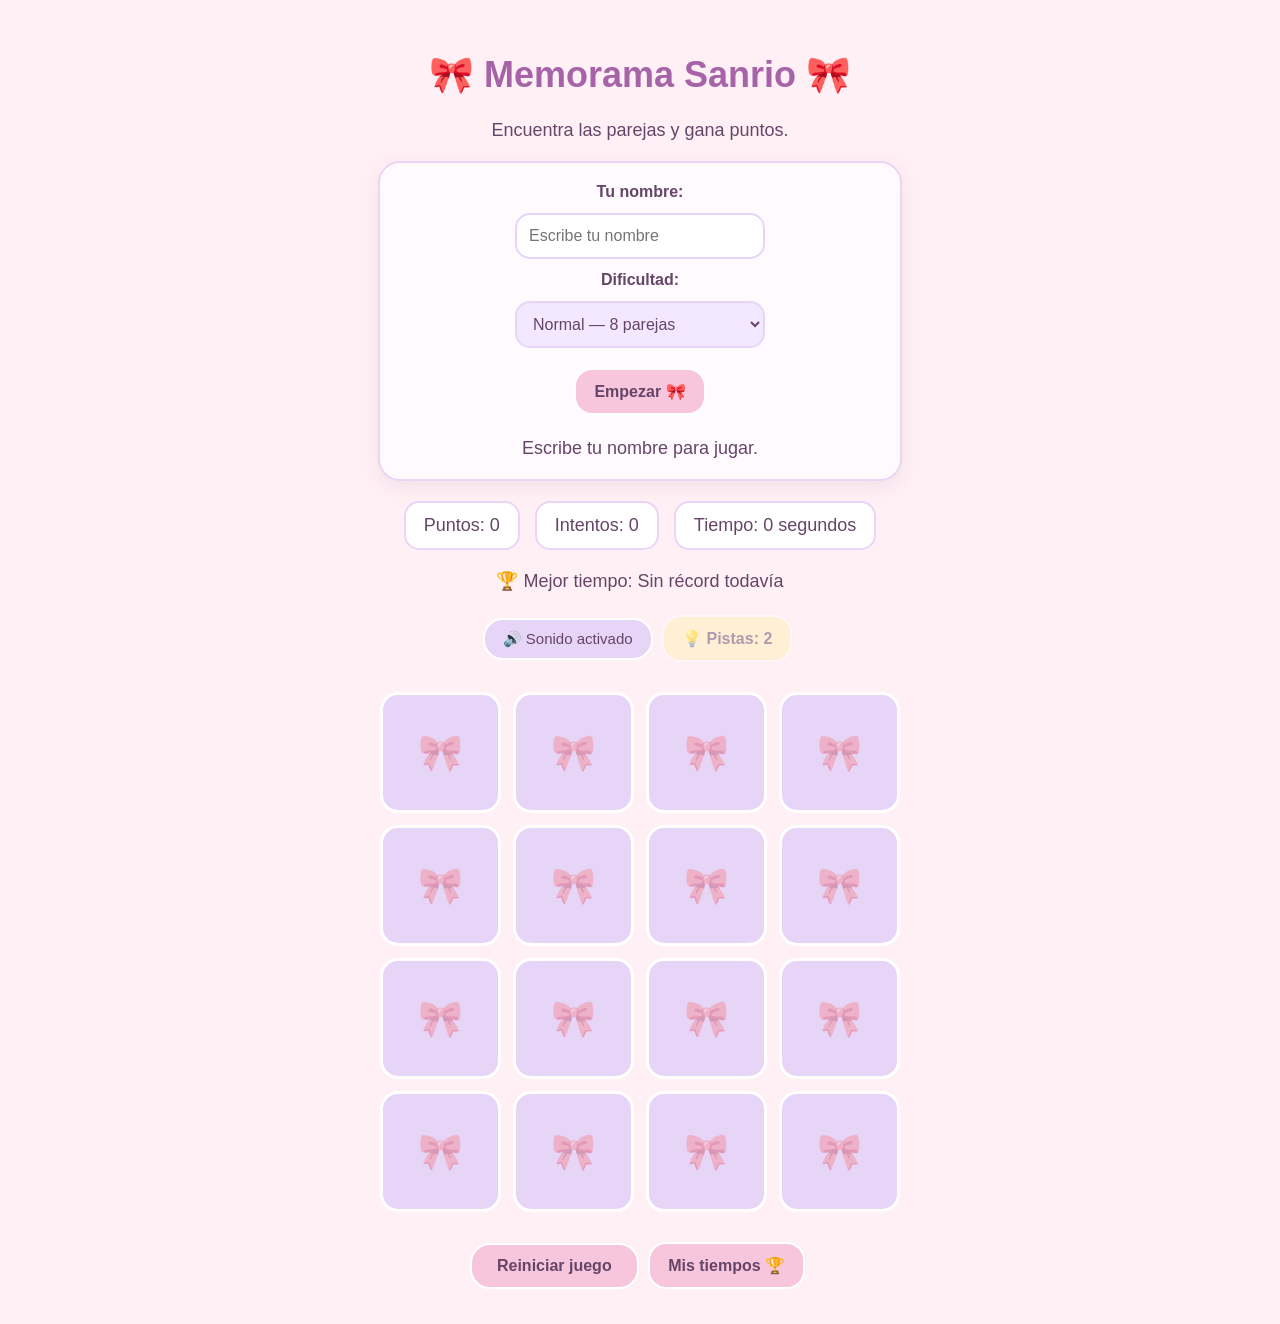
==== index.html @ f50dd1e1 "agregar memorama sanrio" ====
<!DOCTYPE html>
<html lang="es">
<head>
    <meta charset="UTF-8">
    <meta name="viewport" content="width=device-width, initial-scale=1.0">
    <title>Memorama Sanrio</title>
    <link rel="stylesheet" href="estilos.css">
</head>

<body>
    <h1>🎀 Memorama Sanrio 🎀</h1>
    <p>Encuentra las parejas y gana puntos.</p>

    <!-- Nombre y dificultad -->
    <div id="jugador-panel">
        <label for="nombre-jugador">Tu nombre:</label>

        <input
            id="nombre-jugador"
            type="text"
            maxlength="25"
            placeholder="Escribe tu nombre"
            autocomplete="off"
        >

        <label for="nivel">Dificultad:</label>

        <select id="nivel">
            <option value="4">Fácil — 4 parejas</option>
            <option value="8" selected>Normal — 8 parejas</option>
        </select>

        <button id="guardar-jugador" type="button">
            Empezar 🎀
        </button>

        <p id="jugador-actual">Escribe tu nombre para jugar.</p>
    </div>

    <!-- Contadores -->
    <div id="marcador">
        <p>Puntos: <span id="puntos">0</span></p>
        <p>Intentos: <span id="intentos">0</span></p>
        <p>Tiempo: <span id="tiempo">0</span> segundos</p>
    </div>

    <p>
        🏆 Mejor tiempo:
        <span id="record">Sin récord todavía</span>
    </p>

    <!-- Sonido y pistas -->
    <button id="sonido" type="button" aria-pressed="true">
        🔊 Sonido activado
    </button>

    <button id="pista" type="button">
        💡 Pistas: 2
    </button>

    <!-- Tarjetas -->
    <div id="tablero"></div>

    <button id="reiniciar" type="button">
        Reiniciar juego
    </button>

    <button id="ver-tiempos" type="button">
        Mis tiempos 🏆
    </button>

    <!-- Ventana de victoria -->
    <dialog id="victoria">
        <h2>🎀 ¡Lo lograste! 🎀</h2>
        <p>Encontraste todas las parejas.</p>

        <p>Puntos: <span id="puntos-finales">0</span></p>
        <p>Intentos: <span id="intentos-finales">0</span></p>
        <p>
            Tiempo:
            <span id="tiempo-final">0</span> segundos
        </p>

        <button id="jugar-otra-vez" type="button">
            Jugar otra vez 💗
        </button>
    </dialog>

    <!-- Ventana del historial -->
    <dialog id="historial">
        <h2>🏆 Mis tiempos</h2>

        <p id="nombre-historial"></p>

        <p id="historial-vacio">
            Todavía no tienes partidas guardadas.
        </p>

        <table id="tabla-tiempos">
            <thead>
                <tr>
                    <th>Partida</th>
                    <th>Tiempo</th>
                    <th>Intentos</th>
                </tr>
            </thead>

            <tbody id="lista-tiempos"></tbody>
        </table>

        <p id="mensaje-historial" role="status"></p>

        <button id="borrar-historial" type="button">
            Borrar mi historial
        </button>

        <button id="cerrar-historial" type="button">
            Cerrar
        </button>
    </dialog>

    <script src="juego.js"></script>
</body>
</html>
---- estilos.css ----
body {
    background-color: #fff0f5;
    color: #654568;
    font-family: Arial, sans-serif;
    text-align: center;
    margin: 0;
    padding: 30px 15px;
}

h1 {
    color: #a663a8;
    font-size: 36px;
}

p {
    font-size: 18px;
}

img {
    border: 5px solid #e6d5f7;
    border-radius: 20px;
    box-shadow: 0 6px 15px #ead0df;
}
#marcador {
    display: flex;
    justify-content: center;
    flex-wrap: wrap;
    gap: 15px;
    margin: 20px auto;
}

#marcador p {
    background-color: #ffffff;
    border: 2px solid #ead5f5;
    border-radius: 15px;
    padding: 12px 18px;
    margin: 0;
}

#tablero {
    display: grid;
    grid-template-columns: repeat(4, 1fr);
    gap: 12px;
    max-width: 520px;
    margin: 25px auto;
}

#reiniciar {
    background-color: #f7c6dc;
    color: #654568;
    border: 2px solid #ffffff;
    border-radius: 20px;
    padding: 12px 25px;
    font-size: 16px;
    font-weight: bold;
    cursor: pointer;
}

#reiniciar:hover {
    background-color: #e6d5f7;
}
.tarjeta {
    background: transparent;
    border: none;
    padding: 0;
    aspect-ratio: 1;
    perspective: 800px;
    cursor: pointer;
}

.tarjeta-interior {
    position: relative;
    width: 100%;
    height: 100%;
    transform-style: preserve-3d;
    transition: transform 0.5s;
}

.tarjeta.volteada .tarjeta-interior {
    transform: rotateY(180deg);
}

.cara {
    position: absolute;
    inset: 0;
    display: flex;
    align-items: center;
    justify-content: center;
    border: 3px solid white;
    border-radius: 18px;
    backface-visibility: hidden;
    box-sizing: border-box;
    overflow: hidden;
}

.reverso {
    background-color: #e6d5f7;
    font-size: 36px;
}

.frente {
    background-color: #fff;
    transform: rotateY(180deg);
}

.frente img {
    width: 100%;
    height: 100%;
    object-fit: contain;
    border: none;
    border-radius: 0;
    box-shadow: none;
}
#victoria {
    background-color: #fff0f5;
    color: #654568;
    border: 4px solid #e6d5f7;
    border-radius: 25px;
    padding: 25px;
    width: 85%;
    max-width: 360px;
    box-sizing: border-box;
    text-align: center;
    box-shadow: 0 15px 40px #65456840;
}

#victoria::backdrop {
    background-color: #49304d80;
}

#victoria h2 {
    color: #a663a8;
}

#jugar-otra-vez {
    background-color: #f7c6dc;
    color: #654568;
    border: 2px solid white;
    border-radius: 20px;
    padding: 12px 20px;
    font-size: 16px;
    font-weight: bold;
    cursor: pointer;
}

#jugar-otra-vez:hover {
    background-color: #e6d5f7;
}
.confeti {
    position: fixed;
    top: -20px;
    width: 10px;
    height: 16px;
    border-radius: 3px;
    pointer-events: none;
    animation: caer 3s linear forwards;
}

@keyframes caer {
    to {
        transform: translateY(110vh) rotate(720deg);
        opacity: 0;
    }
}
#sonido {
    background-color: #e6d5f7;
    color: #654568;
    border: 2px solid white;
    border-radius: 20px;
    padding: 10px 18px;
    font-size: 15px;
    cursor: pointer;
}

#sonido:hover {
    background-color: #f7c6dc;
}
/* Panel del jugador */
#jugador-panel {
    max-width: 480px;
    margin: 20px auto;
    padding: 20px;
    background-color: #fffafd;
    border: 2px solid #ead5f5;
    border-radius: 22px;
    box-shadow: 0 5px 15px #ead0df80;
}

#jugador-panel label {
    display: block;
    margin-bottom: 12px;
    font-weight: bold;
}

#nombre-jugador {
    width: 100%;
    max-width: 250px;
    box-sizing: border-box;
    padding: 12px;
    margin-bottom: 12px;
    background-color: white;
    color: #654568;
    border: 2px solid #e6d5f7;
    border-radius: 15px;
    font: inherit;
}

#nombre-jugador:focus {
    outline: 3px solid #f7c6dc;
    outline-offset: 2px;
}

#jugador-actual {
    margin-bottom: 0;
}

/* Botones del jugador y del historial */
#guardar-jugador,
#ver-tiempos,
#borrar-historial,
#cerrar-historial {
    background-color: #f7c6dc;
    color: #654568;
    border: 2px solid white;
    border-radius: 18px;
    padding: 12px 18px;
    margin: 5px;
    font: inherit;
    font-weight: bold;
    cursor: pointer;
}

#guardar-jugador:hover,
#ver-tiempos:hover,
#borrar-historial:hover,
#cerrar-historial:hover {
    background-color: #e6d5f7;
}

#borrar-historial:disabled {
    opacity: 0.5;
    cursor: default;
}

/* Ventana de tiempos */
#historial {
    width: 90%;
    max-width: 480px;
    max-height: 80vh;
    overflow-y: auto;
    box-sizing: border-box;
    padding: 22px;
    background-color: #fff0f5;
    color: #654568;
    border: 4px solid #e6d5f7;
    border-radius: 25px;
    text-align: center;
    box-shadow: 0 15px 40px #65456840;
}

#historial::backdrop {
    background-color: #49304d80;
}

#historial h2 {
    color: #a663a8;
}

#tabla-tiempos {
    width: 100%;
    margin: 20px 0;
    border-collapse: collapse;
    background-color: #fffafd;
}

#tabla-tiempos th,
#tabla-tiempos td {
    padding: 12px 8px;
    border-bottom: 2px solid #ead5f5;
}

#tabla-tiempos th {
    background-color: #e6d5f7;
}

#tabla-tiempos tbody tr:nth-child(even) {
    background-color: #fce4ef;
}
#pista {
    background-color: #fff1b6;
    color: #654568;
    border: 2px solid white;
    border-radius: 18px;
    padding: 12px 18px;
    margin: 5px;
    font: inherit;
    font-weight: bold;
    cursor: pointer;
}

#pista:hover:not(:disabled) {
    background-color: #ffe49a;
}

#pista:disabled {
    opacity: 0.5;
    cursor: default;
}
#nivel {
    display: block;
    width: 100%;
    max-width: 250px;
    margin: 0 auto 15px;
    padding: 12px;
    background-color: #f3e8ff;
    color: #654568;
    border: 2px solid #e6d5f7;
    border-radius: 15px;
    font: inherit;
    cursor: pointer;
}

#nivel:focus {
    outline: 3px solid #f7c6dc;
    outline-offset: 2px;
}
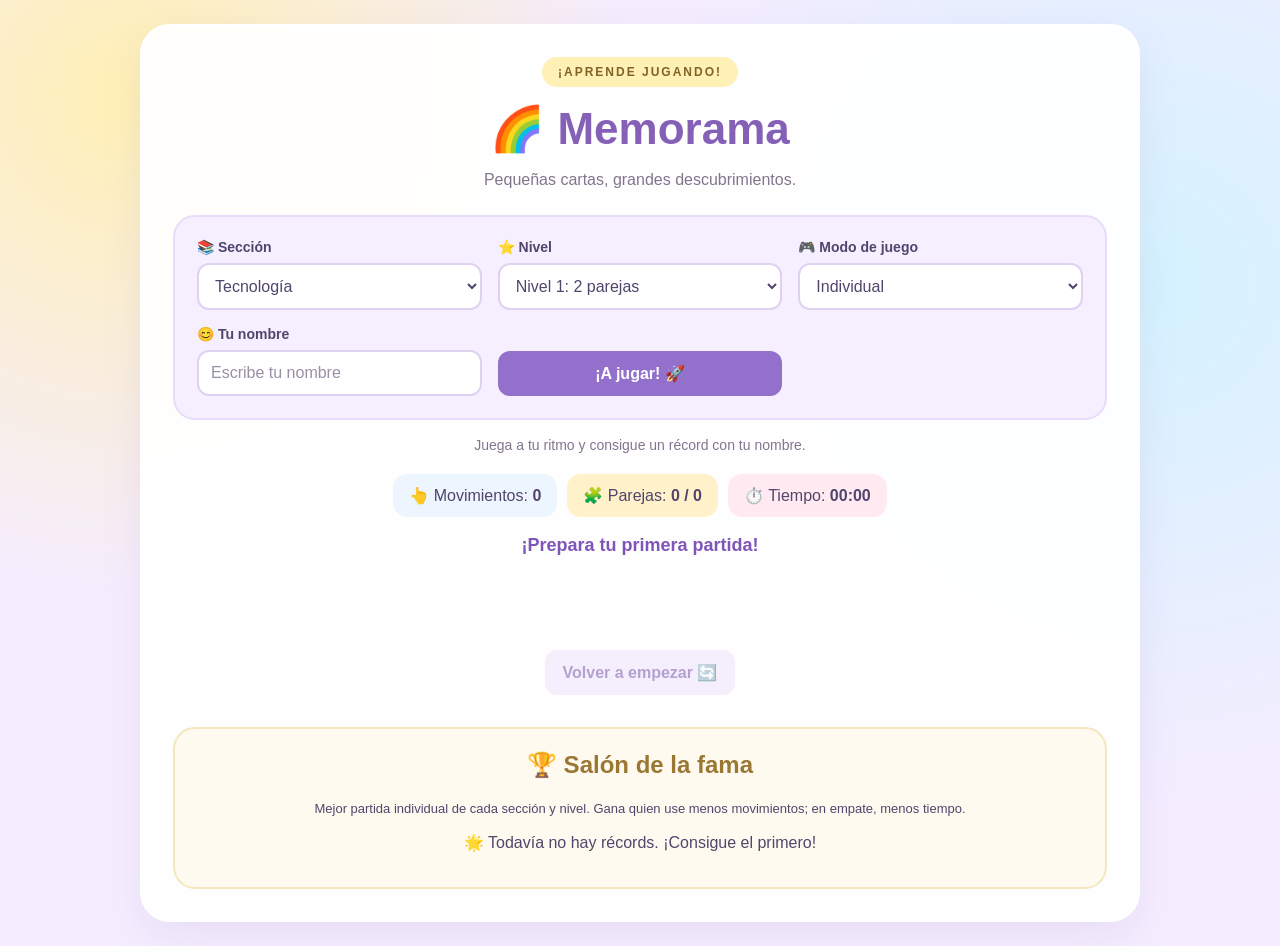
==== commit 36ae9ccf: "agregar imagenes del memorama tecnologico" ====
--- a/index.html
+++ b/index.html
@@ -3,122 +3,98 @@
 <head>
     <meta charset="UTF-8">
     <meta name="viewport" content="width=device-width, initial-scale=1.0">
-    <title>Memorama Sanrio</title>
-    <link rel="stylesheet" href="estilos.css">
+    <title>Memorama Club</title>
+    <link rel="stylesheet" href="style.css">
+    <script src="script.js" defer></script>
 </head>
+<body>
+    <main class="contenedor">
+        <header>
+            <span class="etiqueta">¡APRENDE JUGANDO!</span>
+            <h1>🌈 Memorama</h1>
+            <p>Pequeñas cartas, grandes descubrimientos.</p>
+        </header>
 
-<body>
-    <h1>🎀 Memorama Sanrio 🎀</h1>
-    <p>Encuentra las parejas y gana puntos.</p>
+        <section class="configuracion" aria-label="Configurar partida">
+            <div class="opcion">
+                <label for="categoria">📚 Sección</label>
+                <select id="categoria">
+                    <option value="tec">Tecnología</option>
+                    <option value="sistemas">Sistemas operativos</option>
+                    <option value="len">Lenguajes de programación</option>
+                    <option value="dep">Tecnologías DevOps</option>
+                </select>
+            </div>
 
-    <!-- Nombre y dificultad -->
-    <div id="jugador-panel">
-        <label for="nombre-jugador">Tu nombre:</label>
+            <div class="opcion">
+                <label for="nivel">⭐ Nivel</label>
+                <select id="nivel">
+                    <option value="1">Nivel 1</option>
+                    <option value="2">Nivel 2</option>
+                    <option value="3">Nivel 3</option>
+                    <option value="4">Nivel 4</option>
+                </select>
+            </div>
 
-        <input
-            id="nombre-jugador"
-            type="text"
-            maxlength="25"
-            placeholder="Escribe tu nombre"
-            autocomplete="off"
-        >
+            <div class="opcion">
+                <label for="modo">🎮 Modo de juego</label>
+                <select id="modo">
+                    <option value="solo">Individual</option>
+                    <option value="dos">Dos personas</option>
+                    <option value="computadora">Contra la computadora</option>
+                </select>
+            </div>
 
-        <label for="nivel">Dificultad:</label>
+            <div class="opcion">
+                <label for="jugador1">😊 Tu nombre</label>
+                <input id="jugador1" maxlength="25"
+                       placeholder="Escribe tu nombre" autocomplete="off">
+            </div>
 
-        <select id="nivel">
-            <option value="4">Fácil — 4 parejas</option>
-            <option value="8" selected>Normal — 8 parejas</option>
-        </select>
+            <div class="opcion" id="campo-jugador2" hidden>
+                <label for="jugador2">😎 Segunda persona</label>
+                <input id="jugador2" maxlength="25"
+                       placeholder="Nombre del jugador 2" autocomplete="off">
+            </div>
 
-        <button id="guardar-jugador" type="button">
-            Empezar 🎀
+            <button id="iniciar" type="button">¡A jugar! 🚀</button>
+        </section>
+
+        <p id="ayuda-modo" class="instrucciones"></p>
+
+        <section class="informacion" aria-label="Estado de la partida">
+            <p>👆 Movimientos: <strong id="movimientos">0</strong></p>
+            <p>🧩 Parejas: <strong id="parejas">0 / 0</strong></p>
+            <p>⏱️ Tiempo: <strong id="tiempo">00:00</strong></p>
+        </section>
+
+        <p id="turno" class="turno" role="status">
+            ¡Prepara tu primera partida!
+        </p>
+
+        <section id="marcador" class="marcador" hidden>
+            <p id="marcador1"></p>
+            <p id="marcador2"></p>
+        </section>
+
+        <section id="tablero" class="tablero"
+                 aria-label="Cartas del memorama"></section>
+
+        <p id="mensaje" role="status" aria-live="polite"></p>
+
+        <button id="reiniciar" class="secundario" type="button" disabled>
+            Volver a empezar 🔄
         </button>
 
-        <p id="jugador-actual">Escribe tu nombre para jugar.</p>
-    </div>
-
-    <!-- Contadores -->
-    <div id="marcador">
-        <p>Puntos: <span id="puntos">0</span></p>
-        <p>Intentos: <span id="intentos">0</span></p>
-        <p>Tiempo: <span id="tiempo">0</span> segundos</p>
-    </div>
-
-    <p>
-        🏆 Mejor tiempo:
-        <span id="record">Sin récord todavía</span>
-    </p>
-
-    <!-- Sonido y pistas -->
-    <button id="sonido" type="button" aria-pressed="true">
-        🔊 Sonido activado
-    </button>
-
-    <button id="pista" type="button">
-        💡 Pistas: 2
-    </button>
-
-    <!-- Tarjetas -->
-    <div id="tablero"></div>
-
-    <button id="reiniciar" type="button">
-        Reiniciar juego
-    </button>
-
-    <button id="ver-tiempos" type="button">
-        Mis tiempos 🏆
-    </button>
-
-    <!-- Ventana de victoria -->
-    <dialog id="victoria">
-        <h2>🎀 ¡Lo lograste! 🎀</h2>
-        <p>Encontraste todas las parejas.</p>
-
-        <p>Puntos: <span id="puntos-finales">0</span></p>
-        <p>Intentos: <span id="intentos-finales">0</span></p>
-        <p>
-            Tiempo:
-            <span id="tiempo-final">0</span> segundos
-        </p>
-
-        <button id="jugar-otra-vez" type="button">
-            Jugar otra vez 💗
-        </button>
-    </dialog>
-
-    <!-- Ventana del historial -->
-    <dialog id="historial">
-        <h2>🏆 Mis tiempos</h2>
-
-        <p id="nombre-historial"></p>
-
-        <p id="historial-vacio">
-            Todavía no tienes partidas guardadas.
-        </p>
-
-        <table id="tabla-tiempos">
-            <thead>
-                <tr>
-                    <th>Partida</th>
-                    <th>Tiempo</th>
-                    <th>Intentos</th>
-                </tr>
-            </thead>
-
-            <tbody id="lista-tiempos"></tbody>
-        </table>
-
-        <p id="mensaje-historial" role="status"></p>
-
-        <button id="borrar-historial" type="button">
-            Borrar mi historial
-        </button>
-
-        <button id="cerrar-historial" type="button">
-            Cerrar
-        </button>
-    </dialog>
-
-    <script src="juego.js"></script>
+        <section class="records" aria-labelledby="titulo-records">
+            <h2 id="titulo-records">🏆 Salón de la fama</h2>
+            <p class="descripcion-records">
+                Mejor partida individual de cada sección y nivel.
+                Gana quien use menos movimientos; en empate, menos tiempo.
+            </p>
+            <div id="lista-records"></div>
+            <p id="aviso-guardado" role="status"></p>
+        </section>
+    </main>
 </body>
 </html>
--- a/style.css
+++ b/style.css
@@ -0,0 +1,359 @@
+* {
+    box-sizing: border-box;
+}
+
+body {
+    margin: 0;
+    padding: 24px 12px;
+    min-height: 100vh;
+    font-family: "Trebuchet MS", Arial, sans-serif;
+    color: #51456c;
+    background:
+        radial-gradient(circle at 10% 10%, #fff0b5, transparent 35%),
+        radial-gradient(circle at 90% 30%, #d4f2ff, transparent 40%),
+        #f5edff;
+}
+
+.contenedor {
+    max-width: 1000px;
+    margin: auto;
+    padding: 30px;
+    text-align: center;
+    background: #ffffffed;
+    border: 3px solid white;
+    border-radius: 30px;
+    box-shadow: 0 14px 40px #8d72b51f;
+}
+
+.etiqueta {
+    display: inline-block;
+    padding: 8px 16px;
+    color: #826225;
+    background: #fff0b5;
+    border-radius: 30px;
+    font-size: 12px;
+    font-weight: bold;
+    letter-spacing: 2px;
+}
+
+h1 {
+    margin: 16px 0 8px;
+    color: #8560b7;
+    font-size: clamp(28px, 5vw, 44px);
+}
+
+header p {
+    color: #82758e;
+}
+
+.configuracion {
+    display: grid;
+    grid-template-columns: repeat(3, minmax(0, 1fr));
+    gap: 16px;
+    margin: 26px 0 14px;
+    padding: 22px;
+    text-align: left;
+    background: #f5efff;
+    border: 2px solid #e8dcf8;
+    border-radius: 22px;
+}
+
+.opcion {
+    display: flex;
+    flex-direction: column;
+    gap: 8px;
+    min-width: 0;
+}
+
+label {
+    font-size: 14px;
+    font-weight: bold;
+}
+
+input,
+select,
+button {
+    font: inherit;
+    border-radius: 12px;
+}
+
+input,
+select {
+    width: 100%;
+    min-width: 0;
+    padding: 12px;
+    color: #51456c;
+    background: white;
+    border: 2px solid #ded2f0;
+}
+
+input::placeholder {
+    color: #9a8fa6;
+}
+
+button {
+    padding: 13px 18px;
+    color: white;
+    background: #9270cb;
+    border: 0;
+    font-weight: bold;
+    cursor: pointer;
+    transition: transform 0.2s, background 0.2s;
+}
+
+#iniciar {
+    align-self: end;
+}
+
+button:hover:not(:disabled) {
+    background: #7956b2;
+    transform: translateY(-2px);
+}
+
+button:disabled {
+    cursor: not-allowed;
+    opacity: 0.55;
+}
+
+button:focus-visible,
+input:focus-visible,
+select:focus-visible {
+    outline: 3px solid #447fc3;
+    outline-offset: 3px;
+}
+
+[hidden] {
+    display: none !important;
+}
+
+.instrucciones {
+    color: #82758e;
+    font-size: 14px;
+    line-height: 1.6;
+}
+
+.informacion,
+.marcador {
+    display: flex;
+    flex-wrap: wrap;
+    justify-content: center;
+    gap: 10px;
+    margin: 18px 0;
+}
+
+.informacion p,
+.marcador p {
+    margin: 0;
+    padding: 12px 16px;
+    border-radius: 14px;
+    background: #edf6ff;
+}
+
+.informacion p:nth-child(2) {
+    background: #fff1ca;
+}
+
+.informacion p:nth-child(3) {
+    background: #ffeaf2;
+}
+
+.turno {
+    color: #8055b8;
+    font-size: 18px;
+    font-weight: bold;
+}
+
+.marcador p {
+    background: #f4effa;
+    border: 2px solid transparent;
+}
+
+.marcador .activo {
+    background: #e9dcff;
+    border-color: #a180d2;
+    font-weight: bold;
+}
+
+/* El tablero nunca crece más de 470 píxeles. */
+.tablero {
+    display: grid;
+    grid-template-columns: repeat(4, minmax(0, 1fr));
+    gap: 10px;
+    width: 100%;
+    max-width: 470px;
+    margin: 24px auto;
+}
+
+.carta {
+    position: relative;
+    display: flex;
+    align-items: center;
+    justify-content: center;
+    width: 100%;
+    min-width: 0;
+    aspect-ratio: 1;
+    padding: 10px;
+    overflow: hidden;
+    color: #7957ab;
+    background: #e5d7fa;
+    border: 3px solid #d6c1f2;
+    border-radius: 18px;
+    box-shadow: 0 4px 0 #ccb5e9;
+}
+
+.carta:nth-child(4n + 2) {
+    background: #d8efff;
+    border-color: #b9ddf5;
+    box-shadow: 0 4px 0 #b0d3ee;
+}
+
+.carta:nth-child(4n + 3) {
+    background: #ffe4ed;
+    border-color: #f3c3d5;
+    box-shadow: 0 4px 0 #edb7cc;
+}
+
+.carta:nth-child(4n + 4) {
+    background: #fff0be;
+    border-color: #eddda4;
+    box-shadow: 0 4px 0 #e4d291;
+}
+
+.carta:hover:not(:disabled) {
+    background: #f1e9ff;
+}
+
+.simbolo {
+    font-size: clamp(25px, 6vw, 38px);
+}
+
+.carta img {
+    display: none;
+    width: 100%;
+    height: 100%;
+    max-width: 75px;
+    max-height: 75px;
+    object-fit: contain;
+}
+
+.carta.volteada,
+.carta.encontrada {
+    background: white;
+    border-color: #bca2dd;
+}
+
+.carta.volteada img,
+.carta.encontrada img {
+    display: block;
+}
+
+.carta.volteada .simbolo,
+.carta.encontrada .simbolo {
+    display: none;
+}
+
+.carta.encontrada {
+    background: #e9fff2;
+    border-color: #8bd2aa;
+    box-shadow: 0 4px 0 #a2dabc;
+    opacity: 1;
+}
+
+#mensaje {
+    min-height: 28px;
+    color: #8455b2;
+    font-size: 18px;
+    font-weight: bold;
+    line-height: 1.5;
+}
+
+.secundario {
+    color: #7955a9;
+    background: #eee4fc;
+}
+
+.secundario:hover:not(:disabled) {
+    background: #dfcef5;
+}
+
+.records {
+    margin-top: 32px;
+    padding: 22px;
+    background: #fffaf0;
+    border: 2px solid #f4e6bf;
+    border-radius: 22px;
+}
+
+h2 {
+    margin-top: 0;
+    color: #9b7734;
+}
+
+.descripcion-records,
+#aviso-guardado {
+    font-size: 13px;
+    line-height: 1.6;
+}
+
+#lista-records {
+    overflow-x: auto;
+}
+
+table {
+    width: 100%;
+    border-collapse: collapse;
+    font-size: 14px;
+    text-align: left;
+}
+
+th,
+td {
+    padding: 12px 10px;
+    border-bottom: 1px solid #eee2c6;
+}
+
+th {
+    color: #87692d;
+    white-space: nowrap;
+}
+
+@media (max-width: 650px) {
+    .configuracion {
+        grid-template-columns: repeat(2, minmax(0, 1fr));
+        padding: 15px;
+    }
+
+    .contenedor {
+        padding: 22px 12px;
+    }
+
+    .records {
+        padding: 16px 10px;
+    }
+}
+
+@media (max-width: 400px) {
+    .configuracion {
+        grid-template-columns: 1fr;
+    }
+
+    .tablero {
+        gap: 7px;
+    }
+
+    .carta {
+        padding: 6px;
+        border-radius: 12px;
+    }
+
+    .informacion p {
+        padding: 10px;
+        font-size: 13px;
+    }
+}
+
+@media (prefers-reduced-motion: reduce) {
+    * {
+        transition: none !important;
+    }
+}
